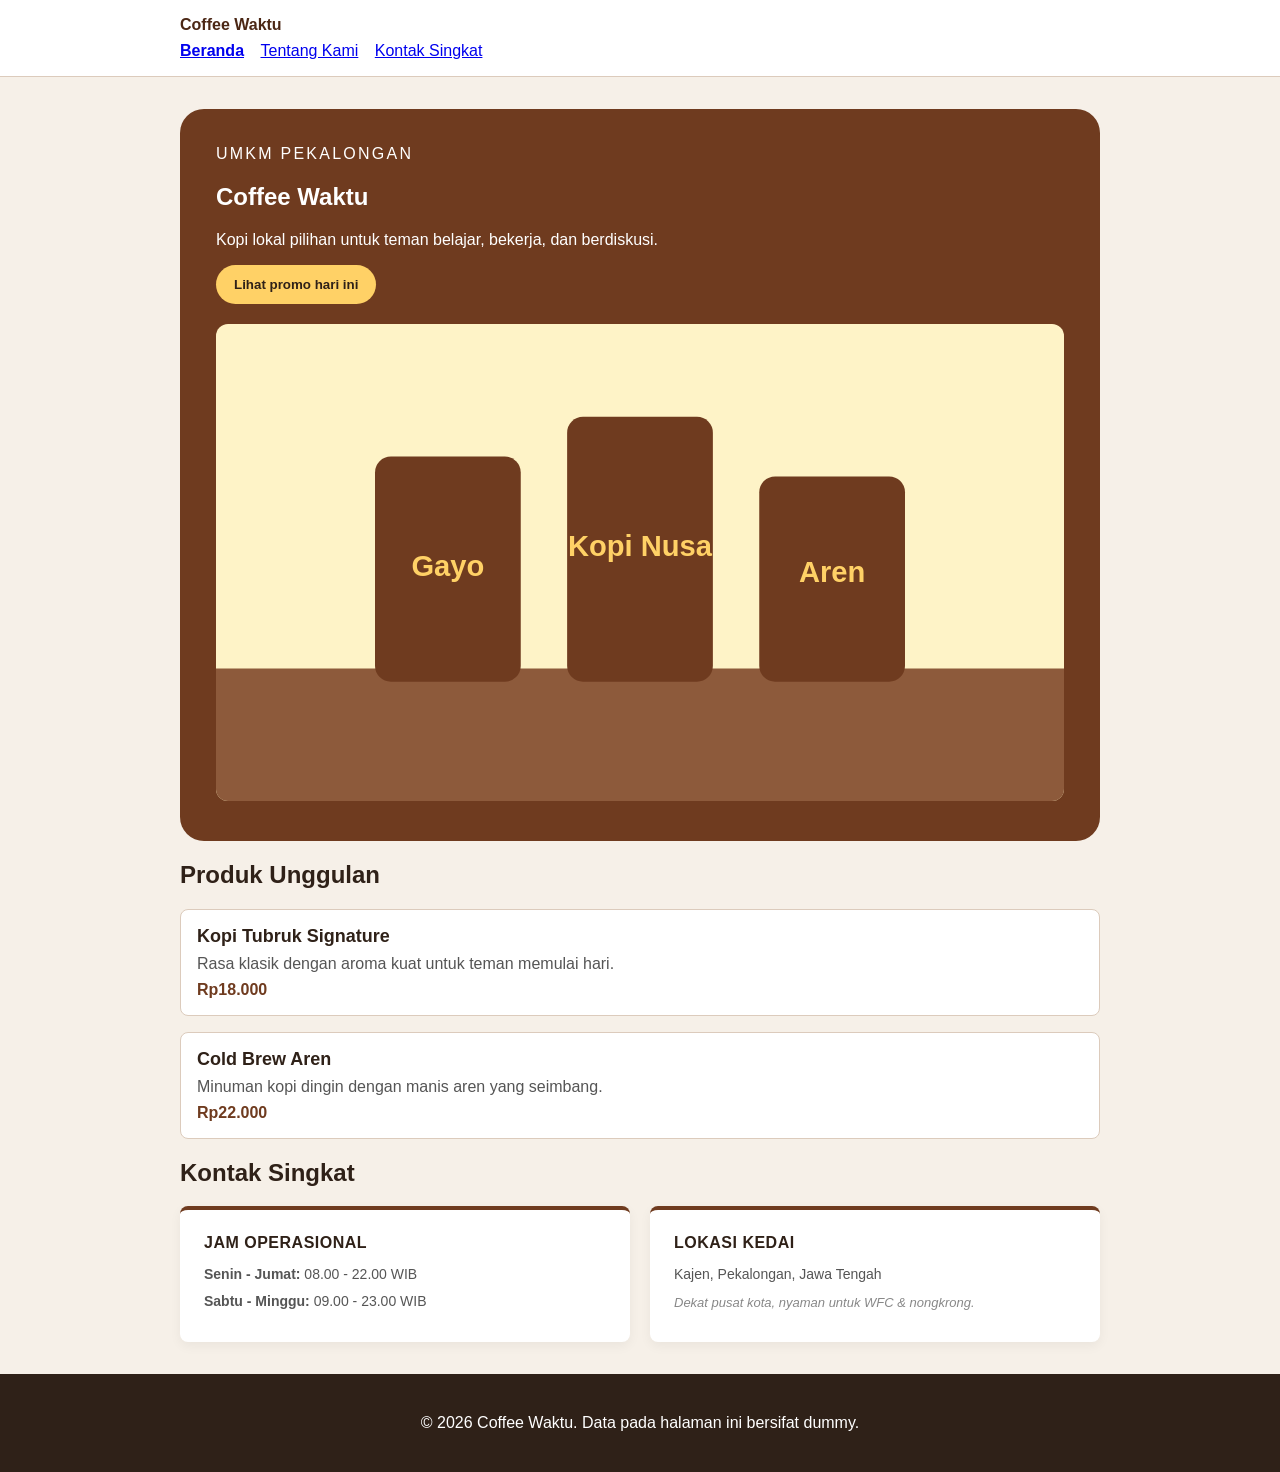
==== index.html @ 6223fe55 "feat: semantic html, navigasi, dan tugas mandiri P02" ====
<!doctype html>
<html lang="id">
  <head>
    <meta charset="utf-8" />
    <meta name="viewport" content="width=device-width, initial-scale=1" />
    <title>Coffee Waktu - Website UMKM</title>
    <link rel="stylesheet" href="css/style.css" />
  </head>
  <body>
    <a class="skip-link" href="#konten">Lewati ke konten utama</a>
    <header class="site-header">
      <nav class="nav" aria-label="Navigasi utama">
        <a class="brand" href="index.html">Coffee Waktu</a>
        <ul>
          <li><a aria-current="page" href="index.html">Beranda</a></li>
          <li><a href="tentang.html">Tentang Kami</a></li>
          <li><a href="#kontak">Kontak Singkat</a></li>
        </ul>
      </nav>
    </header>
    
    <main id="konten" class="page">
      <section class="hero" aria-labelledby="hero-title">
        <p class="eyebrow">UMKM Pekalongan</p>
        <h1 id="hero-title">Coffee Waktu</h1>
        <p>Kopi lokal pilihan untuk teman belajar, bekerja, dan berdiskusi.</p>
        <button id="promoButton" type="button">Lihat promo hari ini</button>
        <img src="assets/images/etalase-kopi.svg" alt="Etalase Coffee Waktu berisi kemasan kopi lokal" style="margin-top: 20px; max-width: 100%; border-radius: 12px;" />
        
      </section>

      <section aria-labelledby="produk-title">
        <h2 id="produk-title">Produk Unggulan</h2>
        <div class="product-list">
          <article class="product-card">
            <h3>Kopi Tubruk Signature</h3>
            <p>Rasa klasik dengan aroma kuat untuk teman memulai hari.</p>
            <p class="price">Rp18.000</p>
          </article>
          <article class="product-card">
            <h3>Cold Brew Aren</h3>
            <p>Minuman kopi dingin dengan manis aren yang seimbang.</p>
            <p class="price">Rp22.000</p>
          </article>
        </div>
      </section>
      
      <section id="kontak" aria-labelledby="lokasi-title">
        <h2 id="lokasi-title">Kontak Singkat</h2>
        <div class="info-container">
          <div class="info-card">
            <h3>Jam Operasional</h3>
            <p><strong>Senin - Jumat:</strong> 08.00 - 22.00 WIB</p>
            <p><strong>Sabtu - Minggu:</strong> 09.00 - 23.00 WIB</p>
          </div>
          
          <div class="info-card">
            <h3>Lokasi Kedai</h3>
            <p>Kajen, Pekalongan, Jawa Tengah</p>
            <span class="sub-lokasi">Dekat pusat kota, nyaman untuk WFC & nongkrong.</span>
          </div>
        </div>
      </section>
    </main>
    
    <footer class="site-footer">
      <p>&copy; 2026 Coffee Waktu. Data pada halaman ini bersifat dummy.</p>
    </footer>
    
    <script src="js/script.js"></script>
  </body>
</html>
---- css/style.css ----
body {
  margin: 0;
  color: #2f2118;
  background: #f6f0e8;
  font-family: Arial, sans-serif;
}

.page {
  max-width: 920px;
  margin: 0 auto;
  padding: 32px 20px;
}

.hero {
  padding: 36px;
  color: white;
  background: #6f3b1f;
  border-radius: 24px;
}

.eyebrow {
  margin: 0 0 8px;
  letter-spacing: 0.14em;
  text-transform: uppercase;
}

button {
  padding: 12px 18px;
  color: #2f2118;
  font-weight: 700;
  cursor: pointer;
  background: #ffd166;
  border: 0;
  border-radius: 999px;
}

.info-container {
  display: flex;
  gap: 20px;
  margin-top: 15px;
  flex-wrap: wrap;
}

.info-card {
  background: #ffffff;
  padding: 24px;
  border-radius: 8px;
  border-top: 4px solid #6f3b1f; 
  box-shadow: 0 4px 12px rgba(0, 0, 0, 0.05);
  flex: 1;
  min-width: 250px;
  transition: transform 0.2s ease, box-shadow 0.2s ease;
}

.info-card:hover {
  transform: translateY(-3px);
  box-shadow: 0 6px 16px rgba(7, 7, 7, 0.1);
}

.info-card h3 {
  font-size: 16px;
  color: #2f2118;
  margin-top: 0;
  margin-bottom: 12px;
  text-transform: uppercase;
  letter-spacing: 0.5px;
}

.info-card p {
  font-size: 14px;
  color: #555555;
  margin: 6px 0;
  line-height: 1.5;
}

.sub-lokasi {
  display: block;
  font-size: 13px;
  color: #888888;
  margin-top: 10px;
  font-style: italic;
}

/* --- CSS Tambahan P02 --- */
.skip-link { position: absolute; left: -9999px; padding: 8px 12px; color: white; background: #2f2118; }
.skip-link:focus { top: 8px; left: 8px; }
.site-header { padding: 16px 20px; background: white; border-bottom: 1px solid #dccbbc; }
.nav { max-width: 920px; margin: 0 auto; }
.brand { display: inline-block; margin-bottom: 8px; color: #4b2715; font-weight: 800; text-decoration: none; }
.nav ul { padding: 0; margin: 0; list-style: none; }
.nav li { display: inline-block; margin-right: 12px; }
.nav a[aria-current="page"] { font-weight: 800; }
a:focus-visible, button:focus-visible { outline: 3px solid #2563eb; outline-offset: 3px; }
.site-footer { padding: 24px 20px; color: white; text-align: center; background: #2f2118; }

.product-list { margin-top: 16px; display: flex; flex-direction: column; gap: 16px; }
.product-card { padding: 16px; border: 1px solid #dccbbc; border-radius: 8px; background: white; }
.product-card h3 { margin: 0 0 8px; font-size: 18px; }
.product-card p { margin: 0 0 8px; color: #555; }
.product-card .price { font-weight: 700; color: #6f3b1f; margin: 0; }
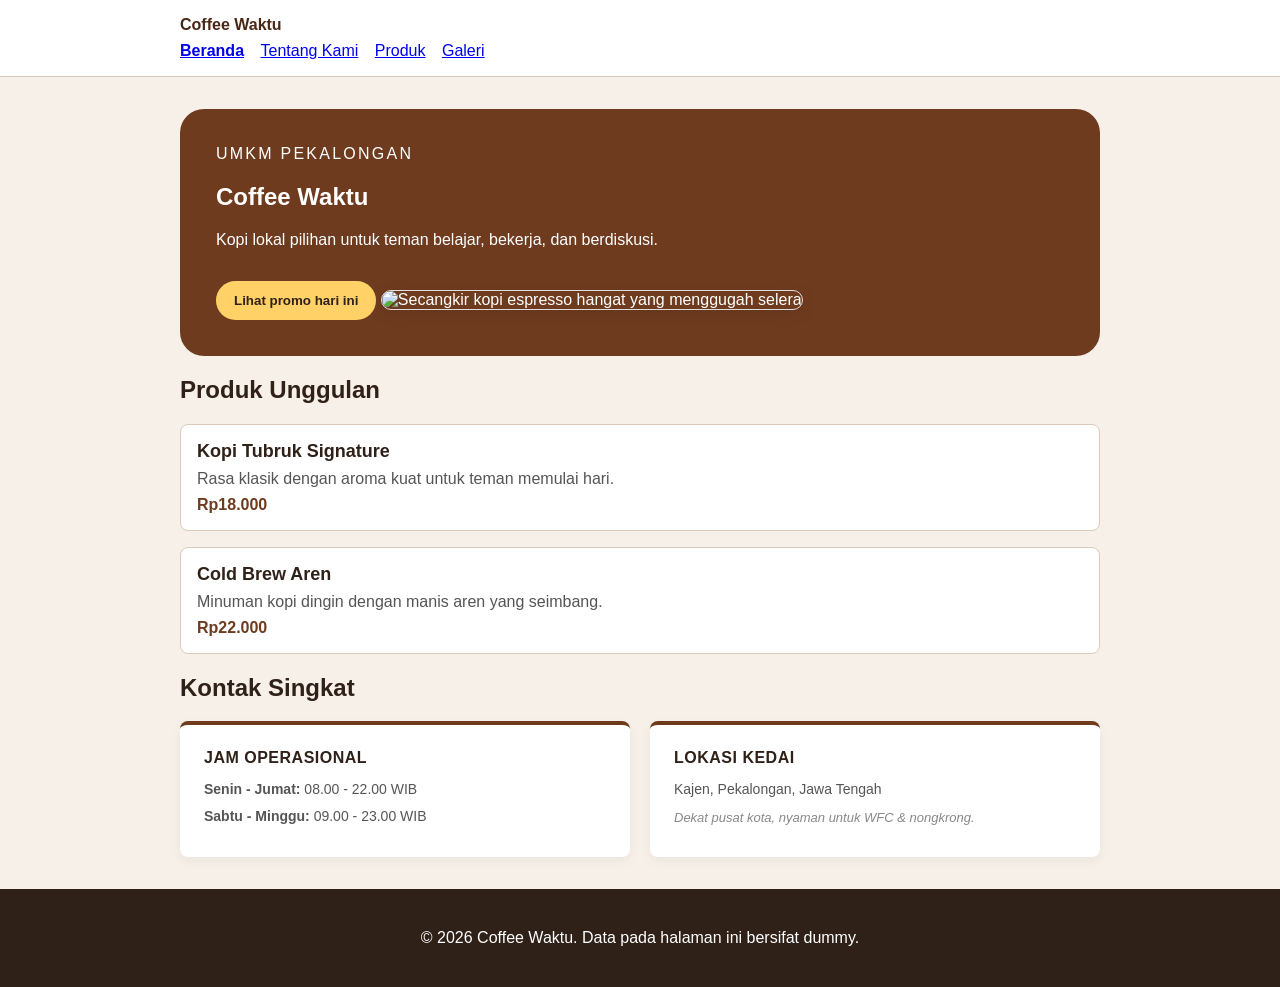
==== commit d4f50129: "Selesai Tugas P03: Memperbarui galeri dan foto di seluruh halaman" ====
--- a/index.html
+++ b/index.html
@@ -14,7 +14,8 @@
         <ul>
           <li><a aria-current="page" href="index.html">Beranda</a></li>
           <li><a href="tentang.html">Tentang Kami</a></li>
-          <li><a href="#kontak">Kontak Singkat</a></li>
+          <li><a href="produk.html">Produk</a></li>
+          <li><a href="galeri.html">Galeri</a></li>
         </ul>
       </nav>
     </header>
@@ -25,7 +26,7 @@
         <h1 id="hero-title">Coffee Waktu</h1>
         <p>Kopi lokal pilihan untuk teman belajar, bekerja, dan berdiskusi.</p>
         <button id="promoButton" type="button">Lihat promo hari ini</button>
-        <img src="assets/images/etalase-kopi.svg" alt="Etalase Coffee Waktu berisi kemasan kopi lokal" style="margin-top: 20px; max-width: 100%; border-radius: 12px;" />
+        <img src="https://images.pexels.com/photos/312418/pexels-photo-312418.jpeg?auto=compress&cs=tinysrgb&w=1200" alt="Secangkir kopi espresso hangat yang menggugah selera" style="margin-top: 25px; width: 100%; max-height: 400px; object-fit: cover; border-radius: 12px; border: 1px solid #ddd; box-shadow: 0 4px 15px rgba(0,0,0,0.1);" />
         
       </section>
 
--- a/css/style.css
+++ b/css/style.css
@@ -97,4 +97,30 @@
 .product-card { padding: 16px; border: 1px solid #dccbbc; border-radius: 8px; background: white; }
 .product-card h3 { margin: 0 0 8px; font-size: 18px; }
 .product-card p { margin: 0 0 8px; color: #555; }
-.product-card .price { font-weight: 700; color: #6f3b1f; margin: 0; }+.product-card .price { font-weight: 700; color: #6f3b1f; margin: 0; }
+
+img { 
+  max-width: 100%; 
+  height: auto; 
+}
+figure { 
+  margin: 0 0 24px; 
+}
+figcaption { 
+  margin-top: 8px; 
+  color: #6b5b52; 
+}
+table { 
+  width: 100%; 
+  border-collapse: collapse; 
+}
+caption { 
+  margin-bottom: 8px; 
+  font-weight: 700; 
+  text-align: left; 
+}
+th, td { 
+  padding: 10px; 
+  text-align: left; 
+  border: 1px solid #dccbbc; 
+}
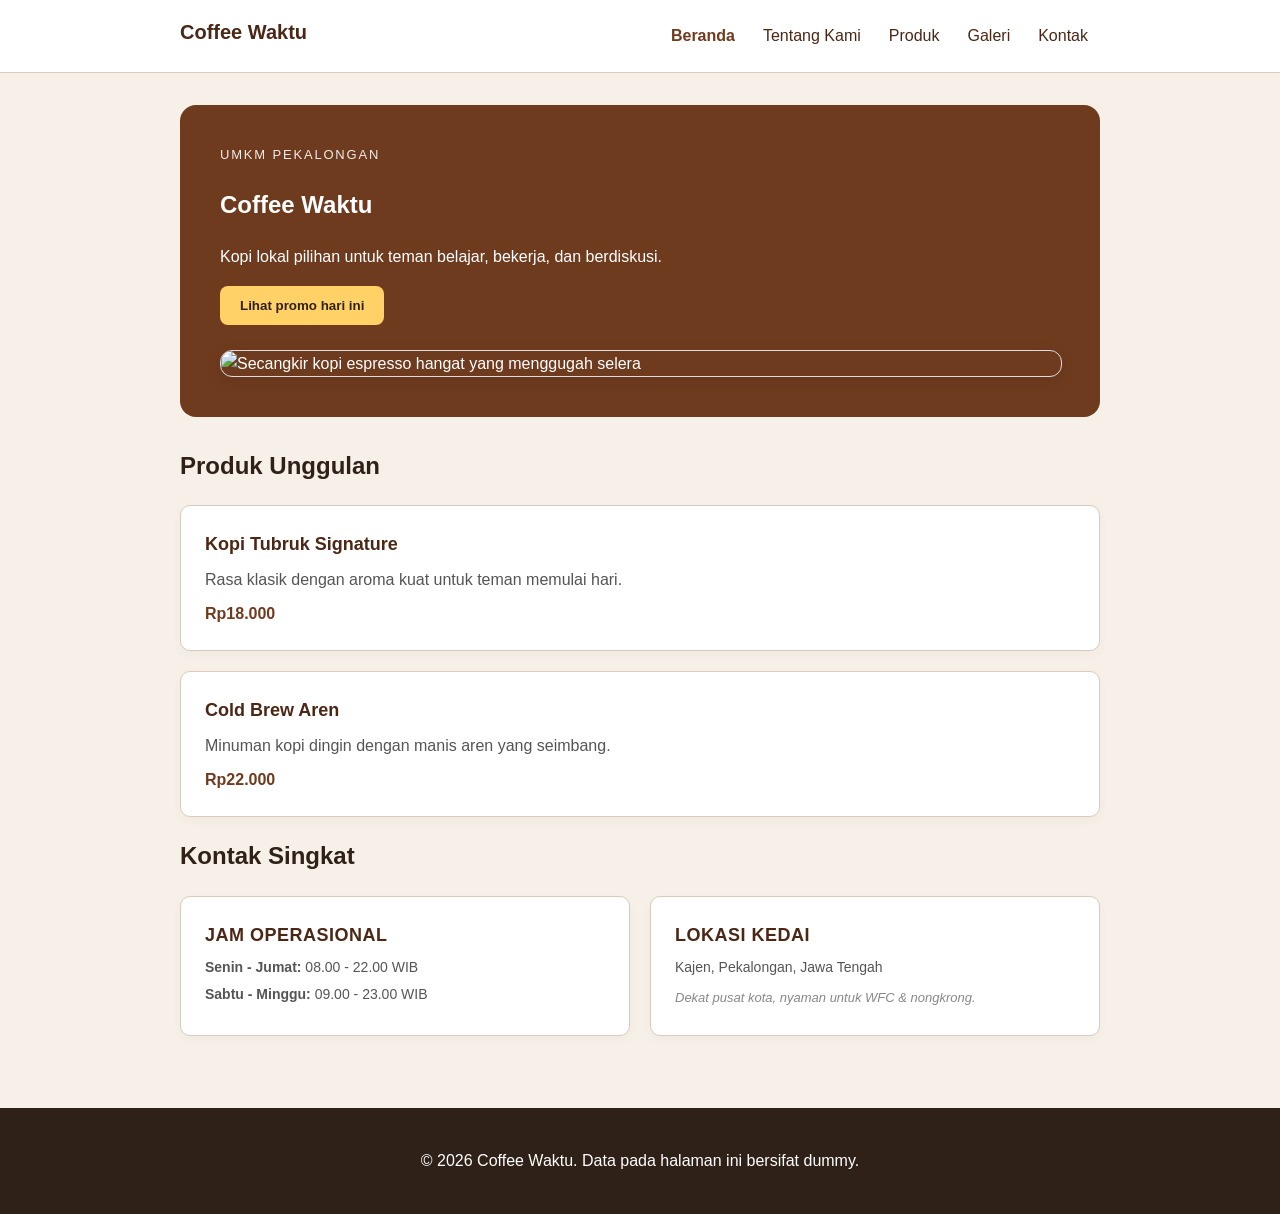
==== commit 70586b2b: "Fix: Menyempurnakan navigasi, menu aktif, formulir kontak P04, dan tata letak galeri responsif" ====
--- a/index.html
+++ b/index.html
@@ -16,6 +16,7 @@
           <li><a href="tentang.html">Tentang Kami</a></li>
           <li><a href="produk.html">Produk</a></li>
           <li><a href="galeri.html">Galeri</a></li>
+          <li><a href="kontak.html">Kontak</a></li>
         </ul>
       </nav>
     </header>
--- a/css/style.css
+++ b/css/style.css
@@ -123,4 +123,310 @@
   padding: 10px; 
   text-align: left; 
   border: 1px solid #dccbbc; 
+}
+
+/* --- CSS Tambahan P04 (Form Kontak) --- */
+.field { margin-bottom: 16px; }
+.field label { display: block; margin-bottom: 6px; font-weight: bold; }
+fieldset { margin: 0 0 16px; padding: 10px; border: 1px solid #dccbbc; border-radius: 4px; }
+legend { font-weight: bold; padding: 0 5px; color: #2f2118; }
+input[type="text"], input[type="email"], input[type="tel"], select, textarea {
+  width: 100%; max-width: 500px; padding: 8px; border: 1px solid #dccbbc; border-radius: 4px; font-family: inherit;
+}
+#preview-form { padding: 16px; white-space: pre-wrap; background: white; border: 1px solid #dccbbc; border-radius: 4px; }
+
+/* --- Konsep Utama Website Coffee Waktu (Clean & Elegant) --- */
+body {
+  margin: 0;
+  color: #2f2118;
+  background: #f6f0e8;
+  font-family: Arial, sans-serif;
+  line-height: 1.6;
+}
+
+.page {
+  max-width: 920px;
+  margin: 0 auto;
+  padding: 32px 20px;
+}
+
+/* Navigasi Header */
+.skip-link { 
+  position: absolute; 
+  left: -9999px; 
+  padding: 8px 12px; 
+  color: white; 
+  background: #2f2118; 
+}
+.skip-link:focus { 
+  top: 8px; 
+  left: 8px; 
+}
+
+.site-header { 
+  padding: 16px 20px; 
+  background: white; 
+  border-bottom: 1px solid #dccbbc; 
+}
+
+.nav { 
+  max-width: 920px; 
+  margin: 0 auto; 
+  display: flex;
+  justify-content: space-between;
+  align-items: center;
+  flex-wrap: wrap;
+}
+
+.brand { 
+  color: #4b2715; 
+  font-weight: 800; 
+  text-decoration: none; 
+  font-size: 20px;
+}
+
+.nav ul { 
+  padding: 0; 
+  margin: 0; 
+  list-style: none; 
+  display: flex;
+  gap: 16px;
+  flex-wrap: wrap;
+}
+
+.nav li { 
+  display: inline-block; 
+}
+
+.nav a {
+  text-decoration: none;
+  color: #4b2715;
+}
+
+.nav a:hover {
+  text-decoration: underline;
+}
+
+.nav a[aria-current="page"] { 
+  font-weight: 800; 
+  color: #6f3b1f;
+}
+
+/* Hero Section (Beranda) */
+.hero {
+  padding: 40px;
+  color: white;
+  background: #6f3b1f;
+  border-radius: 16px;
+  margin-bottom: 30px;
+}
+
+.eyebrow {
+  margin: 0 0 8px;
+  letter-spacing: 0.14em;
+  text-transform: uppercase;
+  font-size: 13px;
+  opacity: 0.9;
+}
+
+button, [type="submit"] {
+  padding: 12px 20px;
+  color: #2f2118;
+  font-weight: 700;
+  cursor: pointer;
+  background: #ffd166;
+  border: 0;
+  border-radius: 8px;
+  transition: background 0.2s;
+}
+
+button:hover, [type="submit"]:hover {
+  background: #ffc233;
+}
+
+/* Kartu & Container */
+.info-container, .product-list, .gallery-list {
+  display: flex;
+  gap: 20px;
+  margin-top: 16px;
+  flex-wrap: wrap;
+}
+
+.info-card, .product-card, .media-card {
+  background: #ffffff;
+  padding: 24px;
+  border-radius: 10px;
+  border: 1px solid #dccbbc;
+  box-shadow: 0 4px 12px rgba(0, 0, 0, 0.03);
+  flex: 1;
+  min-width: 260px;
+}
+
+.product-card h3, .info-card h3 { 
+  margin: 0 0 8px; 
+  font-size: 18px; 
+  color: #4b2715;
+}
+
+.product-card .price { 
+  font-weight: 700; 
+  color: #6f3b1f; 
+  margin: 8px 0 0; 
+}
+
+/* Gambar & Media */
+img { 
+  max-width: 100%; 
+  height: auto; 
+  display: block;
+  border-radius: 8px;
+}
+
+figure { 
+  margin: 0; 
+}
+
+figcaption { 
+  margin-top: 8px; 
+  color: #6b5b52; 
+  font-size: 14px;
+}
+
+/* Tabel Produk */
+table { 
+  width: 100%; 
+  border-collapse: collapse; 
+  margin-top: 16px;
+  background: white;
+  border-radius: 8px;
+  overflow: hidden;
+}
+
+caption { 
+  margin-bottom: 8px; 
+  font-weight: 700; 
+  text-align: left; 
+}
+
+th, td { 
+  padding: 12px 16px; 
+  text-align: left; 
+  border-bottom: 1px solid #dccbbc; 
+}
+
+th {
+  background: #f0e6dc;
+  color: #4b2715;
+}
+
+/* Form Kontak & Input P04 */
+form {
+  background: white;
+  padding: 30px;
+  border-radius: 12px;
+  border: 1px solid #dccbbc;
+  box-shadow: 0 4px 12px rgba(0, 0, 0, 0.03);
+}
+
+.field { 
+  margin-bottom: 20px; 
+}
+
+.field label { 
+  display: block; 
+  margin-bottom: 6px; 
+  font-weight: bold; 
+  color: #4b2715;
+}
+
+fieldset { 
+  margin: 0 0 20px 0; 
+  padding: 16px; 
+  border: 1px solid #dccbbc; 
+  border-radius: 8px;
+  background: #fffdfb;
+}
+
+legend { 
+  font-weight: bold; 
+  padding: 0 8px; 
+  color: #4b2715; 
+}
+
+fieldset label {
+  display: block;
+  font-weight: normal;
+  margin-top: 8px;
+  cursor: pointer;
+}
+
+input[type="text"],
+input[type="email"],
+input[type="tel"],
+select,
+textarea {
+  width: 100%;
+  max-width: 100%;
+  padding: 10px 12px;
+  border: 1px solid #dccbbc;
+  border-radius: 6px;
+  box-sizing: border-box;
+  font-family: inherit;
+  background: #fff;
+}
+
+input:focus, select:focus, textarea:focus {
+  outline: 2px solid #6f3b1f;
+  border-color: transparent;
+}
+
+#preview-form { 
+  padding: 20px; 
+  white-space: pre-wrap; 
+  background: white; 
+  border: 1px solid #dccbbc; 
+  border-radius: 8px; 
+  font-family: monospace;
+  font-size: 13px;
+  color: #333;
+}
+
+/* Footer */
+.site-footer { 
+  padding: 24px 20px; 
+  color: white; 
+  text-align: center; 
+  background: #2f2118; 
+  margin-top: 40px;
+}
+
+/* Fokus Aksesibilitas Keyboard */
+a:focus-visible, button:focus-visible, input:focus-visible, select:focus-visible, textarea:focus-visible { 
+  outline: 3px solid #2563eb; 
+  outline-offset: 2px; 
+}
+
+/* --- Penyesuaian Foto Galeri agar Melebar Penuh Menyesuaikan Halaman --- */
+.gallery-list {
+  display: flex;
+  flex-direction: column;
+  gap: 24px;
+}
+
+.media-card {
+  width: 100%;
+  background: #ffffff;
+  padding: 20px;
+  border-radius: 10px;
+  border: 1px solid #dccbbc;
+  box-shadow: 0 4px 12px rgba(0, 0, 0, 0.03);
+}
+
+.media-card img {
+  width: 100% !important;
+  max-width: 100% !important;
+  height: auto !important;
+  max-height: 450px; /* Batasi tinggi maksimal agar tidak terlalu panjang */
+  object-fit: cover;
+  border-radius: 8px;
 }
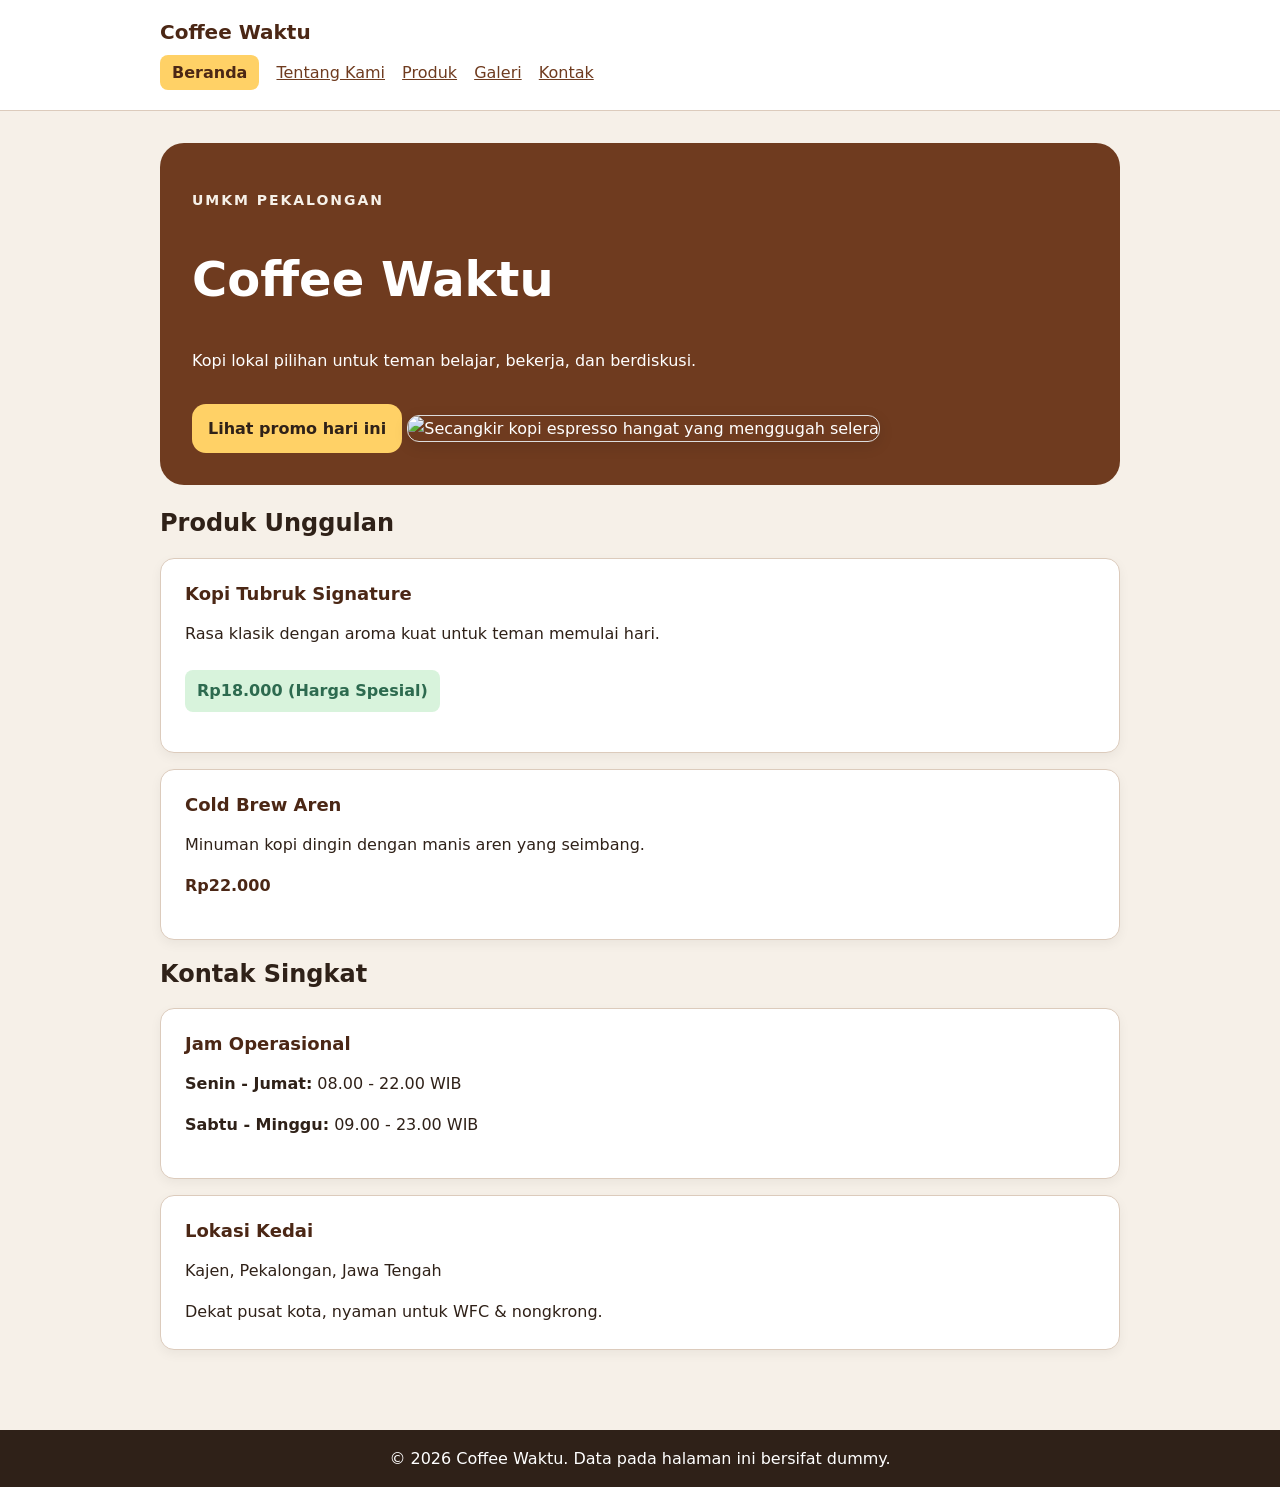
==== commit a1a69f21: "feat: selesaikan tugas mandiri P05, design token CSS, dan update komponen HTML" ====
--- a/index.html
+++ b/index.html
@@ -37,7 +37,7 @@
           <article class="product-card">
             <h3>Kopi Tubruk Signature</h3>
             <p>Rasa klasik dengan aroma kuat untuk teman memulai hari.</p>
-            <p class="price">Rp18.000</p>
+            <p class="price-discount">Rp18.000 (Harga Spesial)</p>
           </article>
           <article class="product-card">
             <h3>Cold Brew Aren</h3>
@@ -71,4 +71,4 @@
     
     <script src="js/script.js"></script>
   </body>
-</html>+</html>
--- a/css/style.css
+++ b/css/style.css
@@ -1,432 +1,308 @@
+:root {
+  --color-primary: #6f3b1f;
+  --color-primary-strong: #4b2715;
+  --color-text: #2f2118;
+  --color-muted: #6b5b52;
+  --color-surface: #ffffff;
+  --color-surface-soft: #f6f0e8;
+  --color-border: #dccbbc;
+  --color-focus: #2563eb;
+  
+  --color-secondary: #2d6a4f;
+  --color-secondary-soft: #d8f3dc;
+  --color-accent: #ffd166;
+
+  --space-1: 0.5rem;
+  --space-2: 0.75rem;
+  --space-3: 1rem;
+  --space-4: 1.5rem;
+  --space-5: 2rem;
+  --radius-sm: 0.5rem;
+  --radius-md: 0.875rem;
+  
+  --radius-lg: 1.5rem;
+  --space-6: 3rem;
+
+  --color-success-text: #1b4332;
+  --color-success-bg: #b7e4c7;
+
+  --shadow-card: 0 4px 12px rgba(0, 0, 0, 0.05);
+  --shadow-card-hover: 0 6px 16px rgba(7, 7, 7, 0.1);
+}
+
+*, *::before, *::after {
+  box-sizing: border-box;
+}
+
+html { 
+  color-scheme: light; 
+}
+
 body {
   margin: 0;
-  color: #2f2118;
-  background: #f6f0e8;
-  font-family: Arial, sans-serif;
-}
-
-.page {
-  max-width: 920px;
-  margin: 0 auto;
-  padding: 32px 20px;
-}
-
-.hero {
-  padding: 36px;
-  color: white;
-  background: #6f3b1f;
-  border-radius: 24px;
-}
-
-.eyebrow {
-  margin: 0 0 8px;
-  letter-spacing: 0.14em;
-  text-transform: uppercase;
-}
-
-button {
-  padding: 12px 18px;
-  color: #2f2118;
-  font-weight: 700;
-  cursor: pointer;
-  background: #ffd166;
-  border: 0;
-  border-radius: 999px;
-}
-
-.info-container {
-  display: flex;
-  gap: 20px;
-  margin-top: 15px;
-  flex-wrap: wrap;
-}
-
-.info-card {
-  background: #ffffff;
-  padding: 24px;
-  border-radius: 8px;
-  border-top: 4px solid #6f3b1f; 
-  box-shadow: 0 4px 12px rgba(0, 0, 0, 0.05);
-  flex: 1;
-  min-width: 250px;
-  transition: transform 0.2s ease, box-shadow 0.2s ease;
-}
-
-.info-card:hover {
-  transform: translateY(-3px);
-  box-shadow: 0 6px 16px rgba(7, 7, 7, 0.1);
-}
-
-.info-card h3 {
-  font-size: 16px;
-  color: #2f2118;
-  margin-top: 0;
-  margin-bottom: 12px;
-  text-transform: uppercase;
-  letter-spacing: 0.5px;
-}
-
-.info-card p {
-  font-size: 14px;
-  color: #555555;
-  margin: 6px 0;
-  line-height: 1.5;
-}
-
-.sub-lokasi {
-  display: block;
-  font-size: 13px;
-  color: #888888;
-  margin-top: 10px;
-  font-style: italic;
-}
-
-/* --- CSS Tambahan P02 --- */
-.skip-link { position: absolute; left: -9999px; padding: 8px 12px; color: white; background: #2f2118; }
-.skip-link:focus { top: 8px; left: 8px; }
-.site-header { padding: 16px 20px; background: white; border-bottom: 1px solid #dccbbc; }
-.nav { max-width: 920px; margin: 0 auto; }
-.brand { display: inline-block; margin-bottom: 8px; color: #4b2715; font-weight: 800; text-decoration: none; }
-.nav ul { padding: 0; margin: 0; list-style: none; }
-.nav li { display: inline-block; margin-right: 12px; }
-.nav a[aria-current="page"] { font-weight: 800; }
-a:focus-visible, button:focus-visible { outline: 3px solid #2563eb; outline-offset: 3px; }
-.site-footer { padding: 24px 20px; color: white; text-align: center; background: #2f2118; }
-
-.product-list { margin-top: 16px; display: flex; flex-direction: column; gap: 16px; }
-.product-card { padding: 16px; border: 1px solid #dccbbc; border-radius: 8px; background: white; }
-.product-card h3 { margin: 0 0 8px; font-size: 18px; }
-.product-card p { margin: 0 0 8px; color: #555; }
-.product-card .price { font-weight: 700; color: #6f3b1f; margin: 0; }
+  color: var(--color-text);
+  background: var(--color-surface-soft);
+  font-family: system-ui, -apple-system, BlinkMacSystemFont, "Segoe UI", sans-serif;
+  font-size: 1rem;
+  line-height: 1.6;
+}
 
 img { 
   max-width: 100%; 
   height: auto; 
-}
-figure { 
-  margin: 0 0 24px; 
-}
-figcaption { 
-  margin-top: 8px; 
-  color: #6b5b52; 
-}
-table { 
-  width: 100%; 
-  border-collapse: collapse; 
-}
-caption { 
-  margin-bottom: 8px; 
-  font-weight: 700; 
-  text-align: left; 
-}
-th, td { 
-  padding: 10px; 
-  text-align: left; 
-  border: 1px solid #dccbbc; 
-}
-
-/* --- CSS Tambahan P04 (Form Kontak) --- */
-.field { margin-bottom: 16px; }
-.field label { display: block; margin-bottom: 6px; font-weight: bold; }
-fieldset { margin: 0 0 16px; padding: 10px; border: 1px solid #dccbbc; border-radius: 4px; }
-legend { font-weight: bold; padding: 0 5px; color: #2f2118; }
-input[type="text"], input[type="email"], input[type="tel"], select, textarea {
-  width: 100%; max-width: 500px; padding: 8px; border: 1px solid #dccbbc; border-radius: 4px; font-family: inherit;
-}
-#preview-form { padding: 16px; white-space: pre-wrap; background: white; border: 1px solid #dccbbc; border-radius: 4px; }
-
-/* --- Konsep Utama Website Coffee Waktu (Clean & Elegant) --- */
-body {
-  margin: 0;
-  color: #2f2118;
-  background: #f6f0e8;
-  font-family: Arial, sans-serif;
-  line-height: 1.6;
-}
-
-.page {
-  max-width: 920px;
-  margin: 0 auto;
-  padding: 32px 20px;
-}
-
-/* Navigasi Header */
-.skip-link { 
-  position: absolute; 
-  left: -9999px; 
-  padding: 8px 12px; 
-  color: white; 
-  background: #2f2118; 
-}
+  border-radius: var(--radius-sm);
+}
+
+a { 
+  color: var(--color-primary); 
+}
+
+a:hover { 
+  color: var(--color-primary-strong); 
+}
+
+:focus-visible { 
+  outline: 3px solid var(--color-focus); 
+  outline-offset: 3px; 
+}
+
+.skip-link {
+  position: absolute;
+  top: -5rem;
+  left: var(--space-3);
+  padding: var(--space-2) var(--space-3);
+  color: var(--color-surface);
+  background: var(--color-text);
+}
+
 .skip-link:focus { 
-  top: 8px; 
-  left: 8px; 
-}
-
-.site-header { 
-  padding: 16px 20px; 
-  background: white; 
-  border-bottom: 1px solid #dccbbc; 
-}
-
-.nav { 
-  max-width: 920px; 
-  margin: 0 auto; 
-  display: flex;
-  justify-content: space-between;
-  align-items: center;
-  flex-wrap: wrap;
-}
-
-.brand { 
-  color: #4b2715; 
-  font-weight: 800; 
-  text-decoration: none; 
-  font-size: 20px;
+  top: var(--space-3); 
+}
+
+.site-header, .site-footer {
+  padding: var(--space-3) var(--space-4);
+  background: var(--color-surface);
+  border-bottom: 1px solid var(--color-border);
+}
+
+.site-footer {
+  margin-top: var(--space-5);
+  color: var(--color-surface);
+  text-align: center;
+  background: var(--color-text);
+  border-bottom: 0;
+}
+
+.nav, .page { 
+  width: min(100% - 2rem, 60rem); 
+  margin-inline: auto; 
+}
+
+.brand {
+  display: inline-block;
+  margin-bottom: var(--space-2);
+  color: var(--color-primary-strong);
+  font-weight: 800;
+  text-decoration: none;
+  font-size: 1.25rem;
 }
 
 .nav ul { 
   padding: 0; 
   margin: 0; 
   list-style: none; 
-  display: flex;
-  gap: 16px;
-  flex-wrap: wrap;
 }
 
 .nav li { 
   display: inline-block; 
-}
-
-.nav a {
+  margin: 0 var(--space-2) var(--space-1) 0; 
+}
+
+.nav a[aria-current="page"] {
+  padding: var(--space-1) var(--space-2);
+  color: var(--color-primary-strong);
+  font-weight: 700;
   text-decoration: none;
-  color: #4b2715;
-}
-
-.nav a:hover {
-  text-decoration: underline;
-}
-
-.nav a[aria-current="page"] { 
+  background: var(--color-accent);
+  border-radius: var(--radius-sm);
+}
+
+.page { 
+  padding-block: var(--space-5); 
+}
+
+/* 4. Style Hero, Tipografi, dan Tombol */
+.hero {
+  padding: var(--space-5);
+  color: var(--color-surface);
+  background: var(--color-primary);
+  border-radius: var(--radius-lg);
+  margin-bottom: var(--space-4);
+}
+
+h1, h2, h3 { 
+  line-height: 1.2; 
+  text-wrap: balance; 
+}
+
+h1 { 
+  font-size: clamp(2rem, 6vw, 3rem); 
+}
+
+p, li { 
+  max-width: 68ch; 
+}
+
+.eyebrow { 
+  color: var(--color-surface-soft); 
   font-weight: 800; 
-  color: #6f3b1f;
-}
-
-/* Hero Section (Beranda) */
-.hero {
-  padding: 40px;
-  color: white;
-  background: #6f3b1f;
-  border-radius: 16px;
-  margin-bottom: 30px;
-}
-
-.eyebrow {
-  margin: 0 0 8px;
-  letter-spacing: 0.14em;
-  text-transform: uppercase;
-  font-size: 13px;
-  opacity: 0.9;
-}
-
-button, [type="submit"] {
-  padding: 12px 20px;
-  color: #2f2118;
+  letter-spacing: 0.14em; 
+  text-transform: uppercase; 
+  font-size: 0.875rem;
+}
+
+.price { 
+  color: var(--color-primary-strong); 
+  font-weight: 800; 
+  margin-top: var(--space-2);
+}
+
+.button, button, [type="submit"] {
+  display: inline-block;
+  padding: var(--space-2) var(--space-3);
+  color: var(--color-text);
+  font: inherit;
   font-weight: 700;
+  text-decoration: none;
   cursor: pointer;
-  background: #ffd166;
+  background: var(--color-accent);
   border: 0;
-  border-radius: 8px;
+  border-radius: var(--radius-md);
   transition: background 0.2s;
 }
 
-button:hover, [type="submit"]:hover {
-  background: #ffc233;
-}
-
-/* Kartu & Container */
-.info-container, .product-list, .gallery-list {
-  display: flex;
-  gap: 20px;
-  margin-top: 16px;
-  flex-wrap: wrap;
-}
-
-.info-card, .product-card, .media-card {
-  background: #ffffff;
-  padding: 24px;
-  border-radius: 10px;
-  border: 1px solid #dccbbc;
-  box-shadow: 0 4px 12px rgba(0, 0, 0, 0.03);
-  flex: 1;
-  min-width: 260px;
-}
-
-.product-card h3, .info-card h3 { 
-  margin: 0 0 8px; 
-  font-size: 18px; 
-  color: #4b2715;
-}
-
-.product-card .price { 
-  font-weight: 700; 
-  color: #6f3b1f; 
-  margin: 8px 0 0; 
-}
-
-/* Gambar & Media */
-img { 
-  max-width: 100%; 
-  height: auto; 
-  display: block;
-  border-radius: 8px;
+.button:hover, button:hover, [type="submit"]:hover { 
+  background: #ffc233; 
+}
+
+.info-card, .product-card, .media-card, table, form {
+  margin-block: var(--space-3);
+  padding: var(--space-4);
+  background: var(--color-surface);
+  border: 1px solid var(--color-border);
+  border-radius: var(--radius-md);
+  box-shadow: var(--shadow-card);
+}
+
+.media-card {
+  border-radius: var(--radius-lg);
+  padding: var(--space-4);
+}
+
+.info-card h3, .product-card h3 {
+  margin: 0 0 var(--space-2);
+  color: var(--color-primary-strong);
+  font-size: 1.125rem;
 }
 
 figure { 
-  margin: 0; 
-}
-
-figcaption { 
-  margin-top: 8px; 
-  color: #6b5b52; 
-  font-size: 14px;
-}
-
-/* Tabel Produk */
+  margin-inline: 0; 
+}
+
+figcaption, caption { 
+  color: var(--color-muted); 
+}
+
 table { 
   width: 100%; 
   border-collapse: collapse; 
-  margin-top: 16px;
-  background: white;
-  border-radius: 8px;
-  overflow: hidden;
+  border-radius: 0; 
 }
 
 caption { 
-  margin-bottom: 8px; 
+  margin-bottom: var(--space-2); 
   font-weight: 700; 
   text-align: left; 
 }
 
 th, td { 
-  padding: 12px 16px; 
+  padding: var(--space-2); 
   text-align: left; 
-  border-bottom: 1px solid #dccbbc; 
-}
-
-th {
-  background: #f0e6dc;
-  color: #4b2715;
-}
-
-/* Form Kontak & Input P04 */
-form {
-  background: white;
-  padding: 30px;
-  border-radius: 12px;
-  border: 1px solid #dccbbc;
-  box-shadow: 0 4px 12px rgba(0, 0, 0, 0.03);
+  border-bottom: 1px solid var(--color-border); 
+}
+
+th { 
+  background: var(--color-surface-soft); 
+  color: var(--color-primary-strong);
 }
 
 .field { 
-  margin-bottom: 20px; 
-}
-
-.field label { 
+  margin-bottom: var(--space-3); 
+}
+
+.field label, legend { 
   display: block; 
-  margin-bottom: 6px; 
-  font-weight: bold; 
-  color: #4b2715;
-}
-
-fieldset { 
-  margin: 0 0 20px 0; 
-  padding: 16px; 
-  border: 1px solid #dccbbc; 
-  border-radius: 8px;
-  background: #fffdfb;
-}
-
-legend { 
-  font-weight: bold; 
-  padding: 0 8px; 
-  color: #4b2715; 
-}
-
-fieldset label {
-  display: block;
-  font-weight: normal;
-  margin-top: 8px;
-  cursor: pointer;
-}
-
-input[type="text"],
-input[type="email"],
-input[type="tel"],
-select,
-textarea {
+  margin-bottom: var(--space-1); 
+  font-weight: 700; 
+  color: var(--color-primary-strong);
+}
+
+.field input, .field select, .field textarea {
   width: 100%;
-  max-width: 100%;
-  padding: 10px 12px;
-  border: 1px solid #dccbbc;
-  border-radius: 6px;
-  box-sizing: border-box;
-  font-family: inherit;
-  background: #fff;
-}
-
-input:focus, select:focus, textarea:focus {
-  outline: 2px solid #6f3b1f;
-  border-color: transparent;
-}
-
-#preview-form { 
-  padding: 20px; 
-  white-space: pre-wrap; 
-  background: white; 
-  border: 1px solid #dccbbc; 
-  border-radius: 8px; 
+  padding: var(--space-2);
+  color: inherit;
+  font: inherit;
+  background: var(--color-surface);
+  border: 1px solid var(--color-border);
+  border-radius: var(--radius-sm);
+}
+
+input[type="radio"], input[type="checkbox"] { 
+  width: auto; 
+}
+
+fieldset {
+  margin: 0 0 var(--space-3);
+  padding: var(--space-3);
+  border: 1px solid var(--color-border);
+  border-radius: var(--radius-sm);
+}
+
+#preview-form {
+  padding: var(--space-3);
+  white-space: pre-wrap;
+  background: var(--color-surface);
+  border: 1px solid var(--color-border);
+  border-radius: var(--radius-sm);
   font-family: monospace;
-  font-size: 13px;
-  color: #333;
-}
-
-/* Footer */
-.site-footer { 
-  padding: 24px 20px; 
-  color: white; 
-  text-align: center; 
-  background: #2f2118; 
-  margin-top: 40px;
-}
-
-/* Fokus Aksesibilitas Keyboard */
-a:focus-visible, button:focus-visible, input:focus-visible, select:focus-visible, textarea:focus-visible { 
-  outline: 3px solid #2563eb; 
-  outline-offset: 2px; 
-}
-
-/* --- Penyesuaian Foto Galeri agar Melebar Penuh Menyesuaikan Halaman --- */
-.gallery-list {
-  display: flex;
-  flex-direction: column;
-  gap: 24px;
-}
-
-.media-card {
-  width: 100%;
-  background: #ffffff;
-  padding: 20px;
-  border-radius: 10px;
-  border: 1px solid #dccbbc;
-  box-shadow: 0 4px 12px rgba(0, 0, 0, 0.03);
-}
-
-.media-card img {
-  width: 100% !important;
-  max-width: 100% !important;
-  height: auto !important;
-  max-height: 450px; /* Batasi tinggi maksimal agar tidak terlalu panjang */
-  object-fit: cover;
-  border-radius: 8px;
+}
+
+.price-discount {
+  color: var(--color-secondary);
+  background-color: var(--color-secondary-soft);
+  padding: var(--space-1) var(--space-2);
+  border-radius: var(--radius-sm);
+  font-weight: 800;
+  display: inline-block;
+  margin-top: var(--space-1);
+}
+
+.status-success {
+  display: inline-block;
+  padding: var(--space-1) var(--space-2);
+  color: var(--color-success-text);
+  background-color: var(--color-success-bg);
+  border: 1px solid var(--color-success-text);
+  border-radius: var(--radius-sm);
+  font-weight: 700;
+  font-size: 0.875rem;
+}
+
+.status-success::before {
+  content: "✓ Status: ";
+}
+
+.site-footer p {
+  max-width: none;
+  margin: 0 auto;
 }
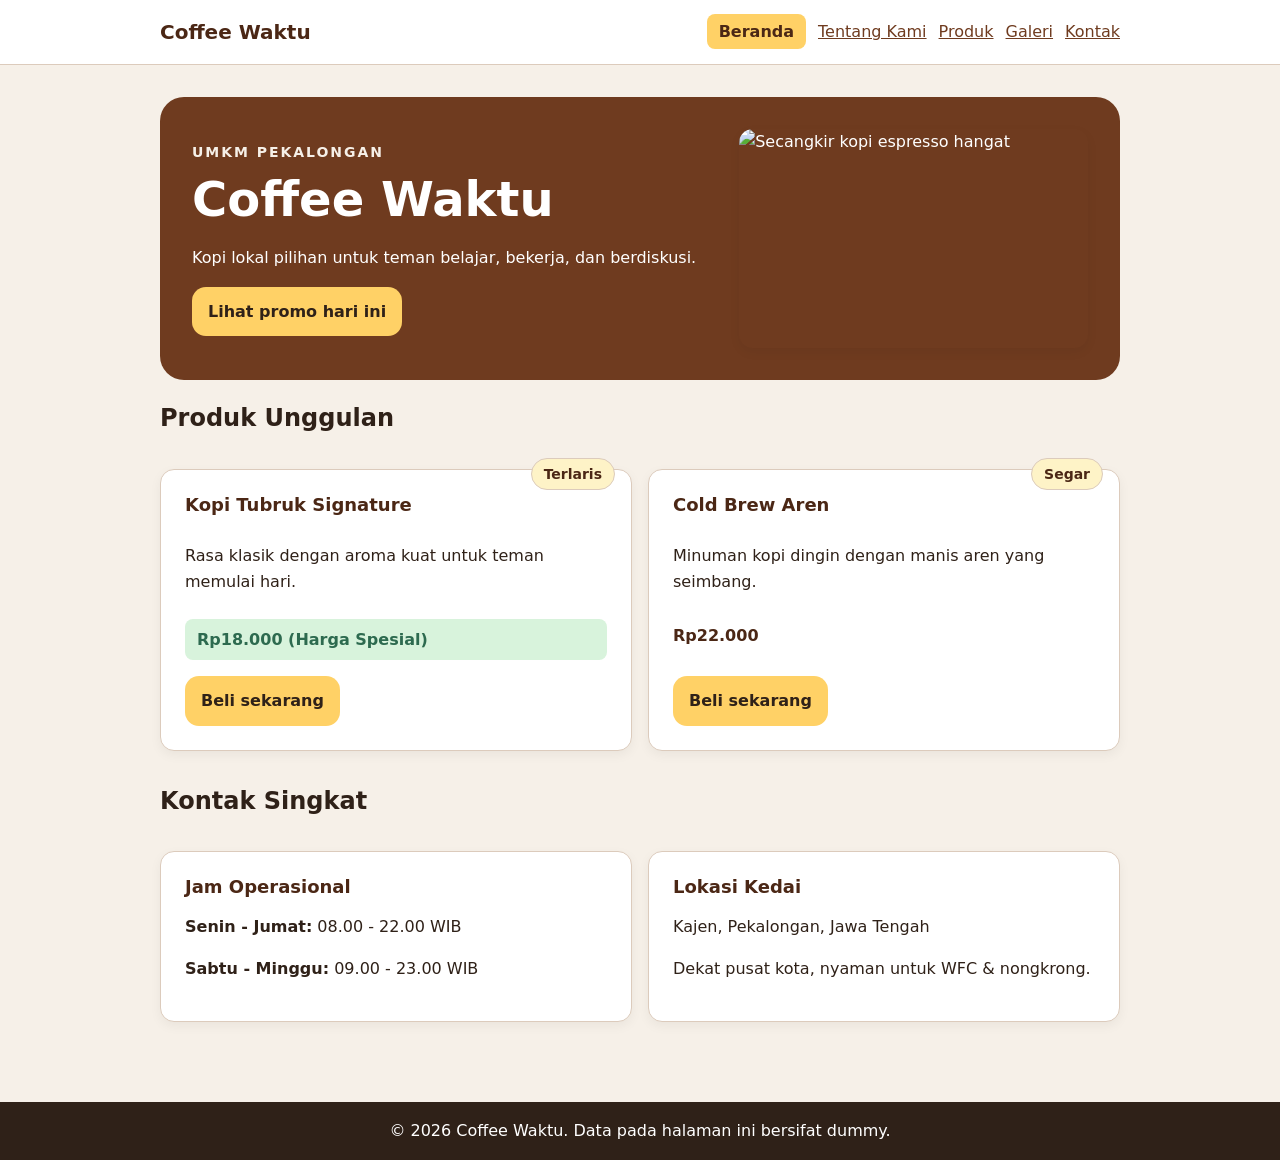
==== commit d7a39ed7: "feat: layout grid dan flexbox P06 selesai" ====
--- a/index.html
+++ b/index.html
@@ -22,27 +22,37 @@
     </header>
     
     <main id="konten" class="page">
+
       <section class="hero" aria-labelledby="hero-title">
-        <p class="eyebrow">UMKM Pekalongan</p>
-        <h1 id="hero-title">Coffee Waktu</h1>
-        <p>Kopi lokal pilihan untuk teman belajar, bekerja, dan berdiskusi.</p>
-        <button id="promoButton" type="button">Lihat promo hari ini</button>
-        <img src="https://images.pexels.com/photos/312418/pexels-photo-312418.jpeg?auto=compress&cs=tinysrgb&w=1200" alt="Secangkir kopi espresso hangat yang menggugah selera" style="margin-top: 25px; width: 100%; max-height: 400px; object-fit: cover; border-radius: 12px; border: 1px solid #ddd; box-shadow: 0 4px 15px rgba(0,0,0,0.1);" />
-        
+        <div class="hero-content">
+          <p class="eyebrow">UMKM Pekalongan</p>
+          <h1 id="hero-title">Coffee Waktu</h1>
+          <p>Kopi lokal pilihan untuk teman belajar, bekerja, dan berdiskusi.</p>
+          <button id="promoButton" type="button" class="button">Lihat promo hari ini</button>
+        </div>
+        <img class="hero-image" src="https://images.pexels.com/photos/312418/pexels-photo-312418.jpeg?auto=compress&cs=tinysrgb&w=1200" alt="Secangkir kopi espresso hangat" />
       </section>
 
       <section aria-labelledby="produk-title">
         <h2 id="produk-title">Produk Unggulan</h2>
-        <div class="product-list">
+        <div class="product-grid"> 
           <article class="product-card">
+            <span class="product-badge">Terlaris</span>
             <h3>Kopi Tubruk Signature</h3>
             <p>Rasa klasik dengan aroma kuat untuk teman memulai hari.</p>
             <p class="price-discount">Rp18.000 (Harga Spesial)</p>
+            <div class="card-actions">
+              <a class="button" href="kontak.html">Beli sekarang</a>
+            </div>
           </article>
           <article class="product-card">
+            <span class="product-badge">Segar</span>
             <h3>Cold Brew Aren</h3>
             <p>Minuman kopi dingin dengan manis aren yang seimbang.</p>
             <p class="price">Rp22.000</p>
+            <div class="card-actions">
+              <a class="button" href="kontak.html">Beli sekarang</a>
+            </div>
           </article>
         </div>
       </section>
@@ -64,11 +74,9 @@
         </div>
       </section>
     </main>
-    
     <footer class="site-footer">
       <p>&copy; 2026 Coffee Waktu. Data pada halaman ini bersifat dummy.</p>
     </footer>
-    
     <script src="js/script.js"></script>
   </body>
 </html>
--- a/css/style.css
+++ b/css/style.css
@@ -131,7 +131,6 @@
   padding-block: var(--space-5); 
 }
 
-/* 4. Style Hero, Tipografi, dan Tombol */
 .hero {
   padding: var(--space-5);
   color: var(--color-surface);
@@ -305,4 +304,168 @@
 .site-footer p {
   max-width: none;
   margin: 0 auto;
+}
+
+.nav {
+  display: flex;
+  gap: var(--space-3);
+  align-items: center;
+  justify-content: space-between;
+}
+.brand { margin-bottom: 0; }
+.nav ul { 
+  display: flex; 
+  gap: var(--space-2); 
+  flex-wrap: wrap; 
+}
+.nav li { margin: 0; }
+
+.hero {
+  display: grid;
+  grid-template-columns: 1.2fr 0.8fr;
+  gap: var(--space-4);
+  align-items: stretch; 
+}
+
+.hero-content {
+  display: flex;
+  flex-direction: column;
+  padding-block: var(--space-2); 
+}
+
+.hero-content .eyebrow {
+  margin-bottom: 0.5rem; 
+}
+
+.hero-content h1 {
+  margin-top: 0;         
+  margin-bottom: 1rem;   
+}
+
+.hero-content p {
+  margin-top: 0;        
+}
+
+#promoButton {
+  margin-top: auto; 
+  align-self: flex-start;
+}
+
+.hero-image { 
+  width: 100%; 
+  border-radius: var(--radius-md); 
+  margin-top: 0 !important;
+  box-shadow: var(--shadow-card);
+}
+
+
+.product-grid, .info-container {
+  display: grid;
+  grid-template-columns: repeat(3, minmax(0, 1fr));
+  gap: var(--space-3);
+}
+.gallery-grid { 
+  display: grid;
+  grid-template-columns: repeat(2, minmax(0, 1fr)); 
+  gap: var(--space-3);
+}
+
+.info-container,
+section[aria-labelledby="produk-title"] .product-grid { 
+  grid-template-columns: repeat(2, minmax(0, 1fr)); 
+}
+
+.product-card { 
+  display: flex; 
+  flex-direction: column; 
+  position: relative; 
+}
+.product-badge {
+  position: absolute;
+  top: -12px;
+  right: 16px;
+  padding: 0.25rem var(--space-2);
+  color: var(--color-primary-strong);
+  font-size: 0.875rem;
+  font-weight: 800;
+  background: #fef3c7;
+  border-radius: 999px;
+  border: 1px solid var(--color-border);
+}
+.card-actions {
+  display: flex;
+  gap: var(--space-2);
+  align-items: center;
+  flex-wrap: wrap;
+  margin-top: auto; 
+}
+
+.tentang-layout {
+  display: grid;
+  grid-template-columns: 1fr 1fr;
+  gap: var(--space-4);
+  align-items: center;
+}
+.tentang-img {
+  width: 100%;
+  border-radius: var(--radius-lg);
+  box-shadow: var(--shadow-card);
+}
+
+.nilai-list {
+  display: flex;
+  gap: var(--space-3);
+  padding: 0;
+  margin: 0;
+  list-style: none;
+  justify-content: space-between;
+}
+
+.nilai-card {
+  display: flex;
+  flex-direction: column;
+  gap: var(--space-1);
+  padding: var(--space-4);
+  background: var(--color-surface);
+  border: 1px solid var(--color-border);
+  border-radius: var(--radius-md);
+  box-shadow: var(--shadow-card);
+  width: 100%;
+  
+  
+  position: relative; 
+}
+
+.badge-nilai {
+  position: absolute;
+  top: -12px;
+  right: -10px;
+  background: var(--color-accent);
+  color: var(--color-primary-strong);
+  font-weight: 800;
+  font-size: 0.875rem;
+  padding: 4px 12px;
+  border-radius: 20px;
+  border: 1px solid var(--color-border);
+}
+
+.media-card {
+  display: flex;
+  flex-direction: column;
+  gap: var(--space-3);
+  margin-bottom: 0;
+}
+
+.media-card img {
+  width: 100%;
+  height: 250px;          
+  object-fit: cover;      
+  border-radius: var(--radius-sm);
+}
+
+.media-card figcaption {
+  font-style: italic;
+  font-size: 0.95rem;
+  color: var(--color-muted);
+  line-height: 1.5;
 }
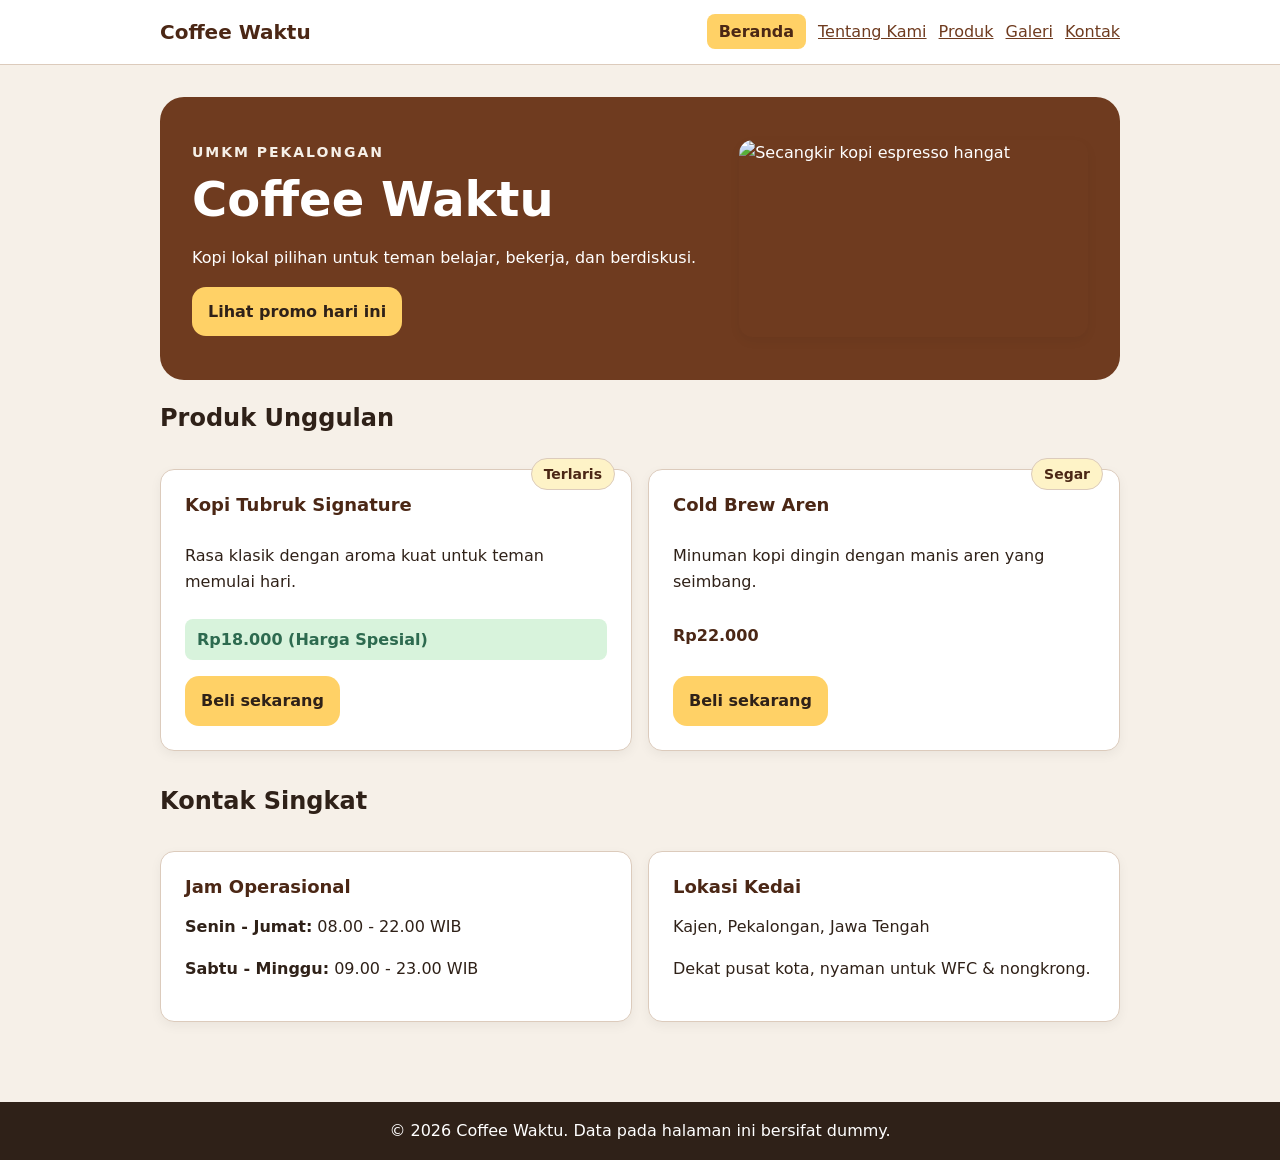
==== commit 712c9461: "feat: penerapan responsive mobile-first P07(2)" ====
--- a/index.html
+++ b/index.html
@@ -30,7 +30,7 @@
           <p>Kopi lokal pilihan untuk teman belajar, bekerja, dan berdiskusi.</p>
           <button id="promoButton" type="button" class="button">Lihat promo hari ini</button>
         </div>
-        <img class="hero-image" src="https://images.pexels.com/photos/312418/pexels-photo-312418.jpeg?auto=compress&cs=tinysrgb&w=1200" alt="Secangkir kopi espresso hangat" />
+      <img class="hero-image" src="https://images.pexels.com/photos/312418/pexels-photo-312418.jpeg?auto=compress&cs=tinysrgb&w=1200" width="640" height="360" alt="Secangkir kopi espresso hangat" />
       </section>
 
       <section aria-labelledby="produk-title">
--- a/css/style.css
+++ b/css/style.css
@@ -308,13 +308,14 @@
 
 .nav {
   display: flex;
+  flex-direction: column;
   gap: var(--space-3);
-  align-items: center;
-  justify-content: space-between;
+  align-items: flex-start;
 }
 .brand { margin-bottom: 0; }
 .nav ul { 
   display: flex; 
+  flex-direction: column;
   gap: var(--space-2); 
   flex-wrap: wrap; 
 }
@@ -322,7 +323,7 @@
 
 .hero {
   display: grid;
-  grid-template-columns: 1.2fr 0.8fr;
+  grid-template-columns: 1fr;
   gap: var(--space-4);
   align-items: stretch; 
 }
@@ -359,20 +360,10 @@
 }
 
 
-.product-grid, .info-container {
+.product-grid, .info-container, .gallery-grid {
   display: grid;
-  grid-template-columns: repeat(3, minmax(0, 1fr));
+  grid-template-columns: 1fr; 
   gap: var(--space-3);
-}
-.gallery-grid { 
-  display: grid;
-  grid-template-columns: repeat(2, minmax(0, 1fr)); 
-  gap: var(--space-3);
-}
-
-.info-container,
-section[aria-labelledby="produk-title"] .product-grid { 
-  grid-template-columns: repeat(2, minmax(0, 1fr)); 
 }
 
 .product-card { 
@@ -402,10 +393,11 @@
 
 .tentang-layout {
   display: grid;
-  grid-template-columns: 1fr 1fr;
+  grid-template-columns: 1fr; 
   gap: var(--space-4);
   align-items: center;
 }
+
 .tentang-img {
   width: 100%;
   border-radius: var(--radius-lg);
@@ -414,11 +406,11 @@
 
 .nilai-list {
   display: flex;
+  flex-direction: column;
   gap: var(--space-3);
   padding: 0;
   margin: 0;
   list-style: none;
-  justify-content: space-between;
 }
 
 .nilai-card {
@@ -468,4 +460,55 @@
   font-size: 0.95rem;
   color: var(--color-muted);
   line-height: 1.5;
+}
+
+.table-scroll { 
+  max-width: 100%; 
+  overflow-x: auto; 
+}
+.table-scroll:focus-visible { 
+  outline: 3px solid var(--color-focus); 
+  outline-offset: 3px; 
+}
+.table-scroll table { 
+  min-width: 40rem; 
+}
+
+@media (min-width: 42rem) {
+  .nav ul { 
+    flex-direction: row; 
+  }
+  .gallery-grid { 
+    grid-template-columns: repeat(2, minmax(0, 1fr)); 
+  }
+  .info-container, section[aria-labelledby="produk-title"] .product-grid {
+    grid-template-columns: repeat(2, minmax(0, 1fr));
+  }
+  .nilai-list {
+    flex-direction: row;
+  }
+}
+
+@media (min-width: 48rem) {
+  .hero { 
+    grid-template-columns: 1.2fr 0.8fr; 
+    align-items: center;
+  }
+  .tentang-layout {
+    grid-template-columns: 1fr 1fr;
+  }
+  .product-grid { 
+    grid-template-columns: repeat(2, minmax(0, 1fr)); 
+  }
+}
+
+@media (min-width: 60rem) {
+  .nav { 
+    flex-direction: row; 
+    align-items: center; 
+    justify-content: space-between; 
+  }
+  .product-grid { 
+    grid-template-columns: repeat(3, minmax(0, 1fr)); 
+  }
 }
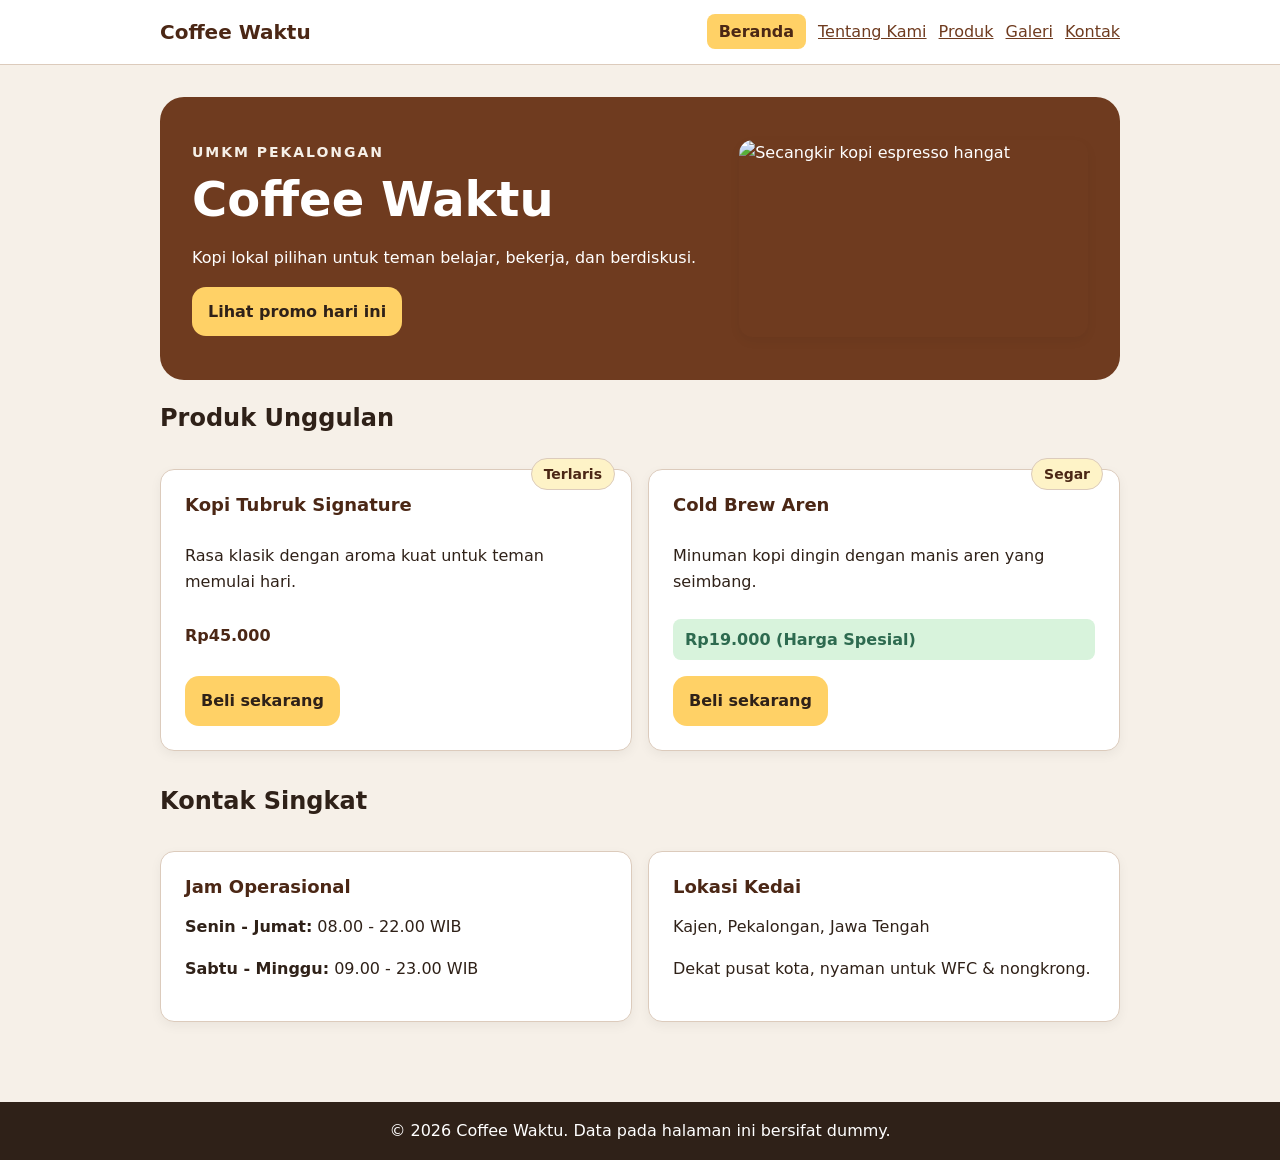
==== commit 8c4bcd2c: "feat: menyelesaikan tugas P09" ====
--- a/index.html
+++ b/index.html
@@ -5,6 +5,7 @@
     <meta name="viewport" content="width=device-width, initial-scale=1" />
     <title>Coffee Waktu - Website UMKM</title>
     <link rel="stylesheet" href="css/style.css" />
+    <script src="js/app.js" defer></script>
   </head>
   <body>
     <a class="skip-link" href="#konten">Lewati ke konten utama</a>
@@ -40,7 +41,7 @@
             <span class="product-badge">Terlaris</span>
             <h3>Kopi Tubruk Signature</h3>
             <p>Rasa klasik dengan aroma kuat untuk teman memulai hari.</p>
-            <p class="price-discount">Rp18.000 (Harga Spesial)</p>
+            <p class="price">Rp45.000</p>
             <div class="card-actions">
               <a class="button" href="kontak.html">Beli sekarang</a>
             </div>
@@ -49,7 +50,7 @@
             <span class="product-badge">Segar</span>
             <h3>Cold Brew Aren</h3>
             <p>Minuman kopi dingin dengan manis aren yang seimbang.</p>
-            <p class="price">Rp22.000</p>
+            <p class="price-discount">Rp19.000 (Harga Spesial)</p>
             <div class="card-actions">
               <a class="button" href="kontak.html">Beli sekarang</a>
             </div>
--- a/css/style.css
+++ b/css/style.css
@@ -45,6 +45,11 @@
   font-family: system-ui, -apple-system, BlinkMacSystemFont, "Segoe UI", sans-serif;
   font-size: 1rem;
   line-height: 1.6;
+  /* footer menempel di bawah walau konten halaman pendek */
+  display: flex;
+  flex-direction: column;
+  min-height: 100vh;
+  min-height: 100dvh;
 }
 
 img { 
@@ -128,6 +133,7 @@
 }
 
 .page { 
+  flex: 1 0 auto;
   padding-block: var(--space-5); 
 }
 
@@ -478,9 +484,6 @@
   .nav ul { 
     flex-direction: row; 
   }
-  .gallery-grid { 
-    grid-template-columns: repeat(2, minmax(0, 1fr)); 
-  }
   .info-container, section[aria-labelledby="produk-title"] .product-grid {
     grid-template-columns: repeat(2, minmax(0, 1fr));
   }
@@ -499,6 +502,9 @@
   }
   .product-grid { 
     grid-template-columns: repeat(2, minmax(0, 1fr)); 
+  }
+  .gallery-grid {
+    grid-template-columns: repeat(3, minmax(0, 1fr));
   }
 }
 
@@ -511,4 +517,104 @@
   .product-grid { 
     grid-template-columns: repeat(3, minmax(0, 1fr)); 
   }
-}+}
+
+.js-product-grid {
+  display: grid;
+  grid-template-columns: 1fr;
+  gap: var(--space-4);
+}
+
+@media (min-width: 42rem) {
+  .js-product-grid {
+    grid-template-columns: repeat(2, minmax(0, 1fr));
+  }
+}
+
+.js-product-card {
+  padding: var(--space-4);
+  border: 1px solid var(--color-border);
+  border-radius: var(--radius-lg);
+  background: var(--color-surface);
+}
+
+.stock-badge {
+  display: flex;
+  width: fit-content;
+  margin-block-start: var(--space-1);
+  padding: 0.25rem 0.6rem;
+  border-radius: 999px;
+  font-size: 0.85rem;
+  font-weight: 700;
+  background: #dcfce7;
+  color: #166534;
+}
+
+.stock-badge.warning {
+  background: #fef3c7;
+  color: #92400e;
+}
+
+.stock-badge.empty {
+  background: #fee2e2;
+  color: #991b1b;
+}
+
+.featured-badge {
+  display: inline-flex;
+  margin-block-end: var(--space-1);
+  padding: 0.25rem 0.6rem;
+  border-radius: 999px;
+  font-size: 0.85rem;
+  font-weight: 700;
+  background: var(--color-accent);
+  color: var(--color-primary-strong);
+}
+
+.price-normal {
+  color: var(--color-muted);
+  font-weight: 400;
+}
+
+section[aria-labelledby="produk-dinamis-title"] .eyebrow {
+  color: var(--color-secondary);
+}
+
+@media (min-width: 42rem) {
+  section[aria-labelledby="produk-pilihan-title"] .product-grid {
+    grid-template-columns: repeat(2, minmax(0, 1fr));
+  }
+}
+
+.price-row {
+  display: flex;
+  align-items: center;
+  flex-wrap: wrap;
+  gap: 8px;
+  margin-top: 12px;
+}
+
+.price-row .price {
+  margin: 0;
+}
+
+.price-row .price-normal {
+  margin-right: 4px;
+}
+
+.price-row .price-discount {
+  display: inline-block;
+  margin: 0;
+  padding: 8px 12px;
+  color: var(--color-secondary);
+  background-color: var(--color-secondary-soft);
+  border-radius: var(--radius-sm);
+  font-weight: 800;
+}
+
+.stock-badge {
+  display: table;
+  width: fit-content;
+  margin-top: 8px;
+}
+
